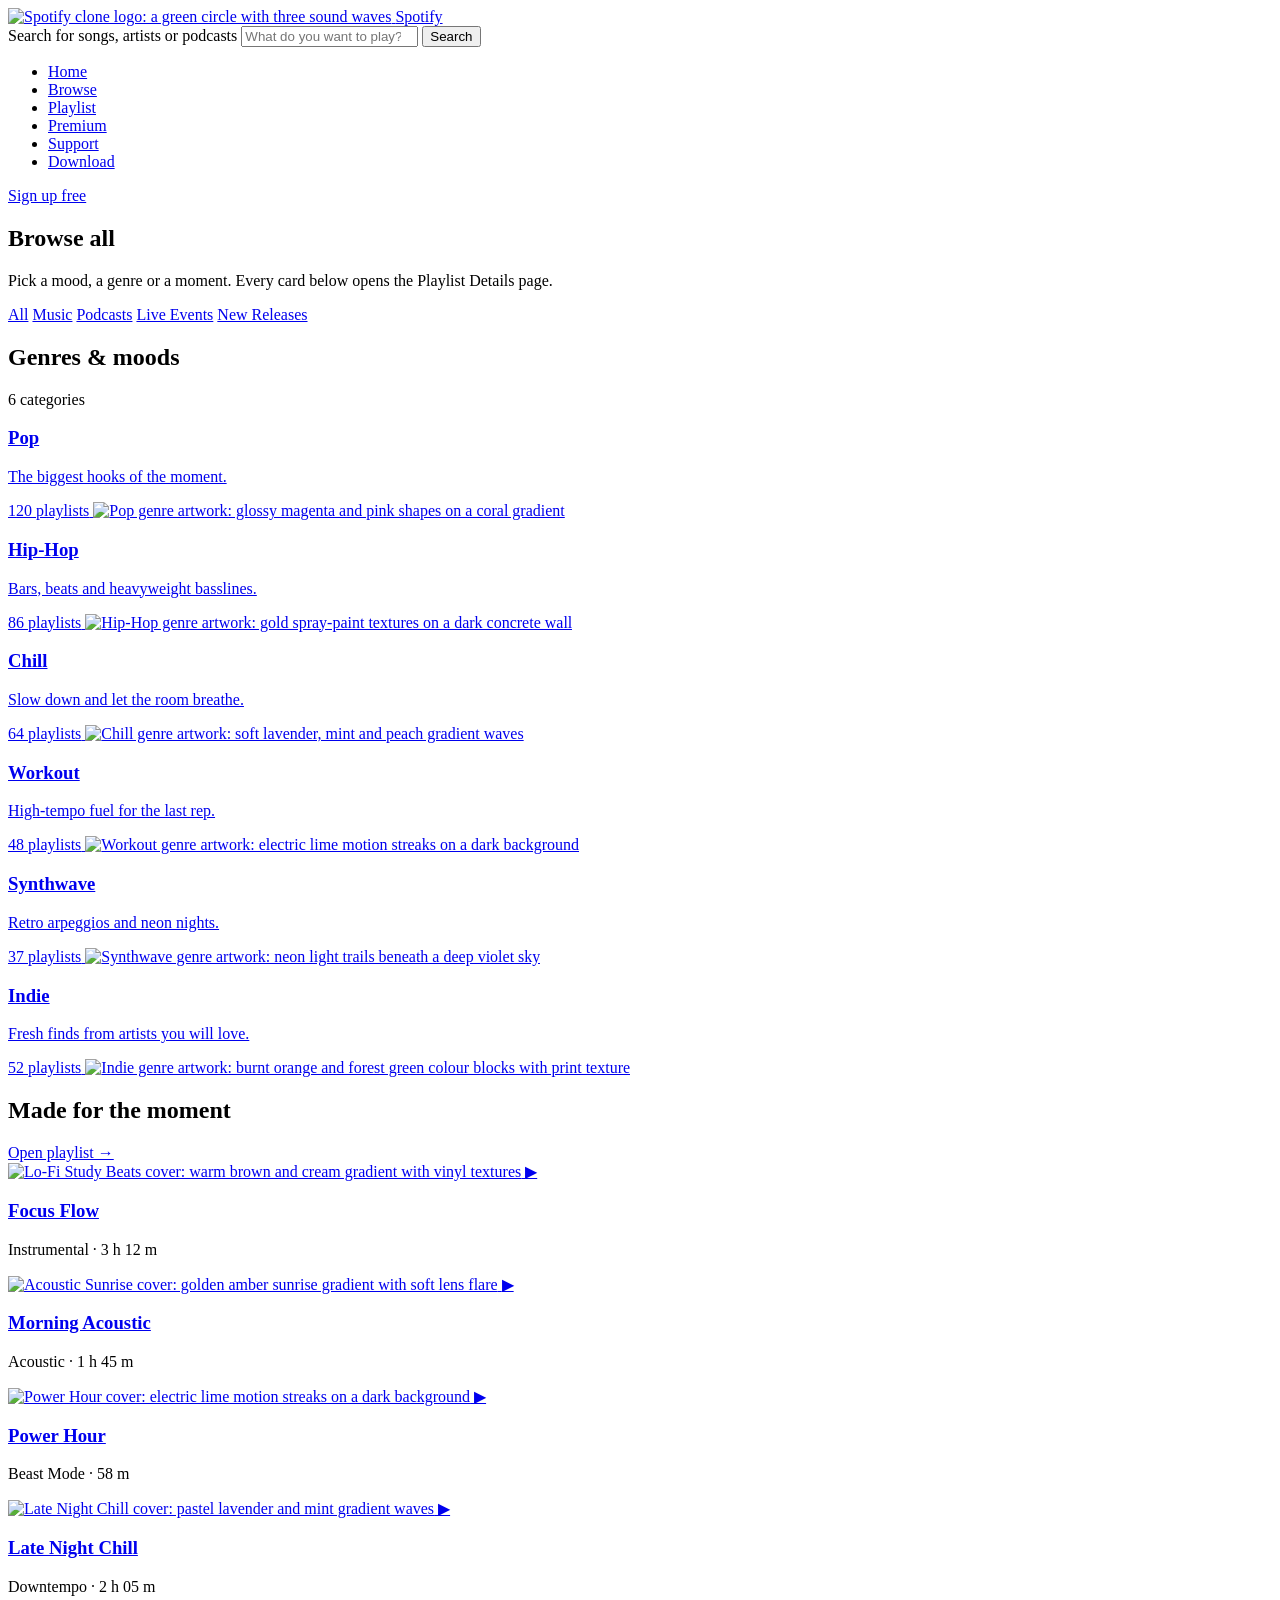
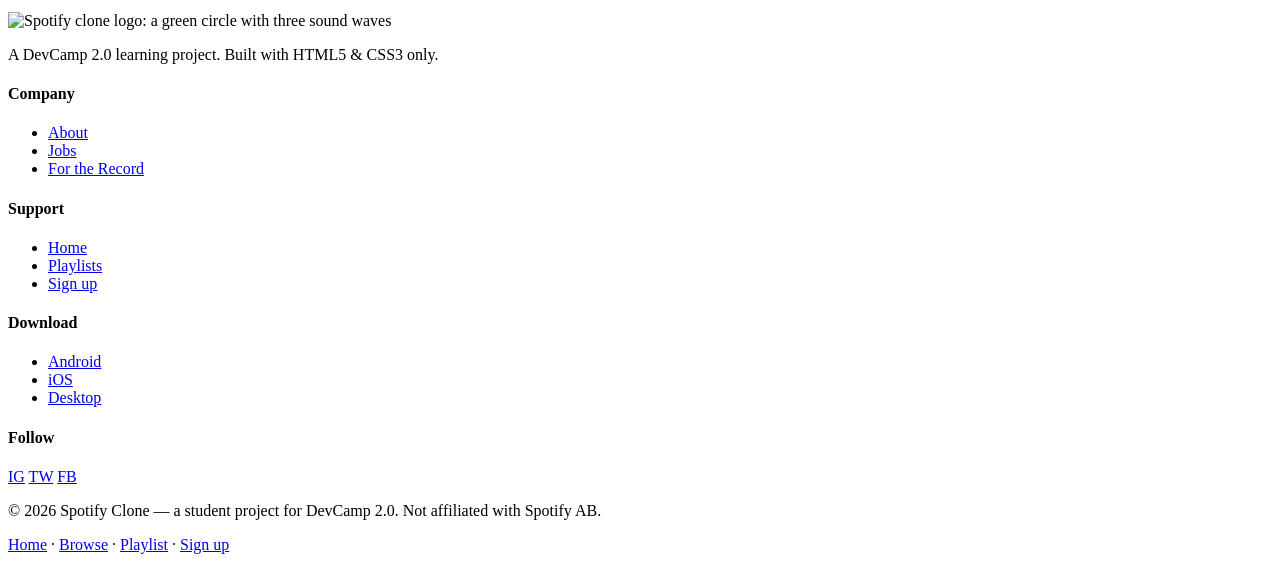
==== browse.html @ f61fb5ea "Add files via upload" ====
<!DOCTYPE html>
<html lang="en">
<head>
  <meta charset="UTF-8">
  <meta name="viewport" content="width=device-width, initial-scale=1.0">
  <meta name="description" content="Browse all genres on the DevCamp 2.0 Spotify clone — Pop, Hip-Hop, Chill, Workout and more.">
  <title>Spotify Clone | Browse</title>
  <link rel="icon" href="images/logo.svg" type="image/svg+xml">
  <link rel="stylesheet" href="css/style.css">
</head>
<body>

  <!-- ============================================================
       HEADER / NAVBAR — identical markup on every page
       ============================================================ -->
  <header id="site-header">
    <nav class="navbar" aria-label="Main navigation">

      <a class="brand" href="index.html">
        <img src="images/logo.svg" alt="Spotify clone logo: a green circle with three sound waves">
        <span>Spotify</span>
      </a>

      <form class="nav-search" action="#" method="get" role="search">
        <label class="visually-hidden" for="site-search">Search for songs, artists or podcasts</label>
        <input type="search" id="site-search" name="q" placeholder="What do you want to play?" required>
        <button type="submit" aria-label="Search">Search</button>
      </form>

      <ul class="nav-links">
        <li><a href="index.html">Home</a></li>
        <li><a href="browse.html" class="active">Browse</a></li>
        <li><a href="playlist.html">Playlist</a></li>
        <li><a href="#premium">Premium</a></li>
        <li><a href="#support">Support</a></li>
        <li><a href="#download">Download</a></li>
      </ul>

      <div class="nav-actions">
        <a class="btn btn-ghost" href="signup.html">Sign up free</a>
      </div>

    </nav>
  </header>

  <main>
    <div class="container">

      <!-- ---------- PAGE HEADING ---------- -->
      <section class="page-heading" aria-labelledby="browse-heading">
        <!-- ID selector target (unique to this page) -->
        <h1 id="browse-heading">Browse all</h1>
        <p>Pick a mood, a genre or a moment. Every card below opens the Playlist Details page.</p>

        <!-- Filter chips (visual only — pure CSS) -->
        <nav class="filter-row" aria-label="Genre filters">
          <a class="filter-chip active" href="#genres">All</a>
          <a class="filter-chip" href="#genres">Music</a>
          <a class="filter-chip" href="#genres">Podcasts</a>
          <a class="filter-chip" href="#genres">Live Events</a>
          <a class="filter-chip" href="#genres">New Releases</a>
        </nav>
      </section>

      <!-- ---------- GENRE CARD GRID (Flexbox) ---------- -->
      <section id="genres" aria-labelledby="genres-heading">
        <div class="section-heading">
          <h2 id="genres-heading">Genres &amp; moods</h2>
          <span class="section-note">6 categories</span>
        </div>

        <!-- .genre-grid is a wrapping flex container: each card is an <a> -->
        <div class="genre-grid">

          <a class="genre-card bg-red" href="playlist.html">
            <h3>Pop</h3>
            <p>The biggest hooks of the moment.</p>
            <span class="genre-count">120 playlists</span>
            <img src="images/cover-pop.jpg"
                 alt="Pop genre artwork: glossy magenta and pink shapes on a coral gradient">
          </a>

          <a class="genre-card bg-amber" href="playlist.html">
            <h3>Hip-Hop</h3>
            <p>Bars, beats and heavyweight basslines.</p>
            <span class="genre-count">86 playlists</span>
            <img src="images/cover-hiphop.jpg"
                 alt="Hip-Hop genre artwork: gold spray-paint textures on a dark concrete wall">
          </a>

          <a class="genre-card bg-blue" href="playlist.html">
            <h3>Chill</h3>
            <p>Slow down and let the room breathe.</p>
            <span class="genre-count">64 playlists</span>
            <img src="images/cover-chill.jpg"
                 alt="Chill genre artwork: soft lavender, mint and peach gradient waves">
          </a>

          <a class="genre-card bg-green" href="playlist.html">
            <h3>Workout</h3>
            <p>High-tempo fuel for the last rep.</p>
            <span class="genre-count">48 playlists</span>
            <img src="images/cover-workout.jpg"
                 alt="Workout genre artwork: electric lime motion streaks on a dark background">
          </a>

          <a class="genre-card bg-purple" href="playlist.html">
            <h3>Synthwave</h3>
            <p>Retro arpeggios and neon nights.</p>
            <span class="genre-count">37 playlists</span>
            <img src="images/cover-midnight.jpg"
                 alt="Synthwave genre artwork: neon light trails beneath a deep violet sky">
          </a>

          <a class="genre-card bg-teal" href="playlist.html">
            <h3>Indie</h3>
            <p>Fresh finds from artists you will love.</p>
            <span class="genre-count">52 playlists</span>
            <img src="images/cover-indie.jpg"
                 alt="Indie genre artwork: burnt orange and forest green colour blocks with print texture">
          </a>

        </div>
      </section>

      <!-- ---------- SECOND ROW: mood playlists ---------- -->
      <section aria-labelledby="moods-heading">
        <div class="section-heading">
          <h2 id="moods-heading">Made for the moment</h2>
          <a class="section-note" href="playlist.html">Open playlist &rarr;</a>
        </div>

        <div class="cards-row">
          <article class="card">
            <a href="playlist.html">
              <div class="card-cover">
                <img src="images/cover-lofi.jpg"
                     alt="Lo-Fi Study Beats cover: warm brown and cream gradient with vinyl textures">
                <span class="card-play" aria-hidden="true">&#9654;</span>
              </div>
            </a>
            <h3 class="card-title"><a href="playlist.html">Focus Flow</a></h3>
            <p class="card-meta">Instrumental &middot; 3 h 12 m</p>
          </article>

          <article class="card">
            <a href="playlist.html">
              <div class="card-cover">
                <img src="images/cover-acoustic.jpg"
                     alt="Acoustic Sunrise cover: golden amber sunrise gradient with soft lens flare">
                <span class="card-play" aria-hidden="true">&#9654;</span>
              </div>
            </a>
            <h3 class="card-title"><a href="playlist.html">Morning Acoustic</a></h3>
            <p class="card-meta">Acoustic &middot; 1 h 45 m</p>
          </article>

          <article class="card">
            <a href="playlist.html">
              <div class="card-cover">
                <img src="images/cover-workout.jpg"
                     alt="Power Hour cover: electric lime motion streaks on a dark background">
                <span class="card-play" aria-hidden="true">&#9654;</span>
              </div>
            </a>
            <h3 class="card-title"><a href="playlist.html">Power Hour</a></h3>
            <p class="card-meta">Beast Mode &middot; 58 m</p>
          </article>

          <article class="card">
            <a href="playlist.html">
              <div class="card-cover">
                <img src="images/cover-chill.jpg"
                     alt="Late Night Chill cover: pastel lavender and mint gradient waves">
                <span class="card-play" aria-hidden="true">&#9654;</span>
              </div>
            </a>
            <h3 class="card-title"><a href="playlist.html">Late Night Chill</a></h3>
            <p class="card-meta">Downtempo &middot; 2 h 05 m</p>
          </article>
        </div>
      </section>

    </div>
  </main>

  <!-- ============================================================
       FOOTER
       ============================================================ -->
  <footer id="site-footer">
    <div class="footer-inner">

      <div class="footer-brand">
        <img src="images/logo.svg" alt="Spotify clone logo: a green circle with three sound waves">
        <p>A DevCamp 2.0 learning project. Built with HTML5 &amp; CSS3 only.</p>
      </div>

      <div class="footer-column" id="premium">
        <h4>Company</h4>
        <ul>
          <li><a href="#">About</a></li>
          <li><a href="#">Jobs</a></li>
          <li><a href="#">For the Record</a></li>
        </ul>
      </div>

      <div class="footer-column" id="support">
        <h4>Support</h4>
        <ul>
          <li><a href="index.html">Home</a></li>
          <li><a href="playlist.html">Playlists</a></li>
          <li><a href="signup.html">Sign up</a></li>
        </ul>
      </div>

      <div class="footer-column" id="download">
        <h4>Download</h4>
        <ul>
          <li><a href="#">Android</a></li>
          <li><a href="#">iOS</a></li>
          <li><a href="#">Desktop</a></li>
        </ul>
      </div>

      <div class="footer-column">
        <h4>Follow</h4>
        <div class="footer-social">
          <a href="#" aria-label="Instagram">IG</a>
          <a href="#" aria-label="Twitter">TW</a>
          <a href="#" aria-label="Facebook">FB</a>
        </div>
      </div>

    </div>

    <div class="footer-bottom">
      <p>&copy; 2026 Spotify Clone &mdash; a student project for DevCamp 2.0. Not affiliated with Spotify AB.</p>
      <p><a href="index.html">Home</a> &middot; <a href="browse.html">Browse</a> &middot; <a href="playlist.html">Playlist</a> &middot; <a href="signup.html">Sign up</a></p>
    </div>
  </footer>

</body>
</html>
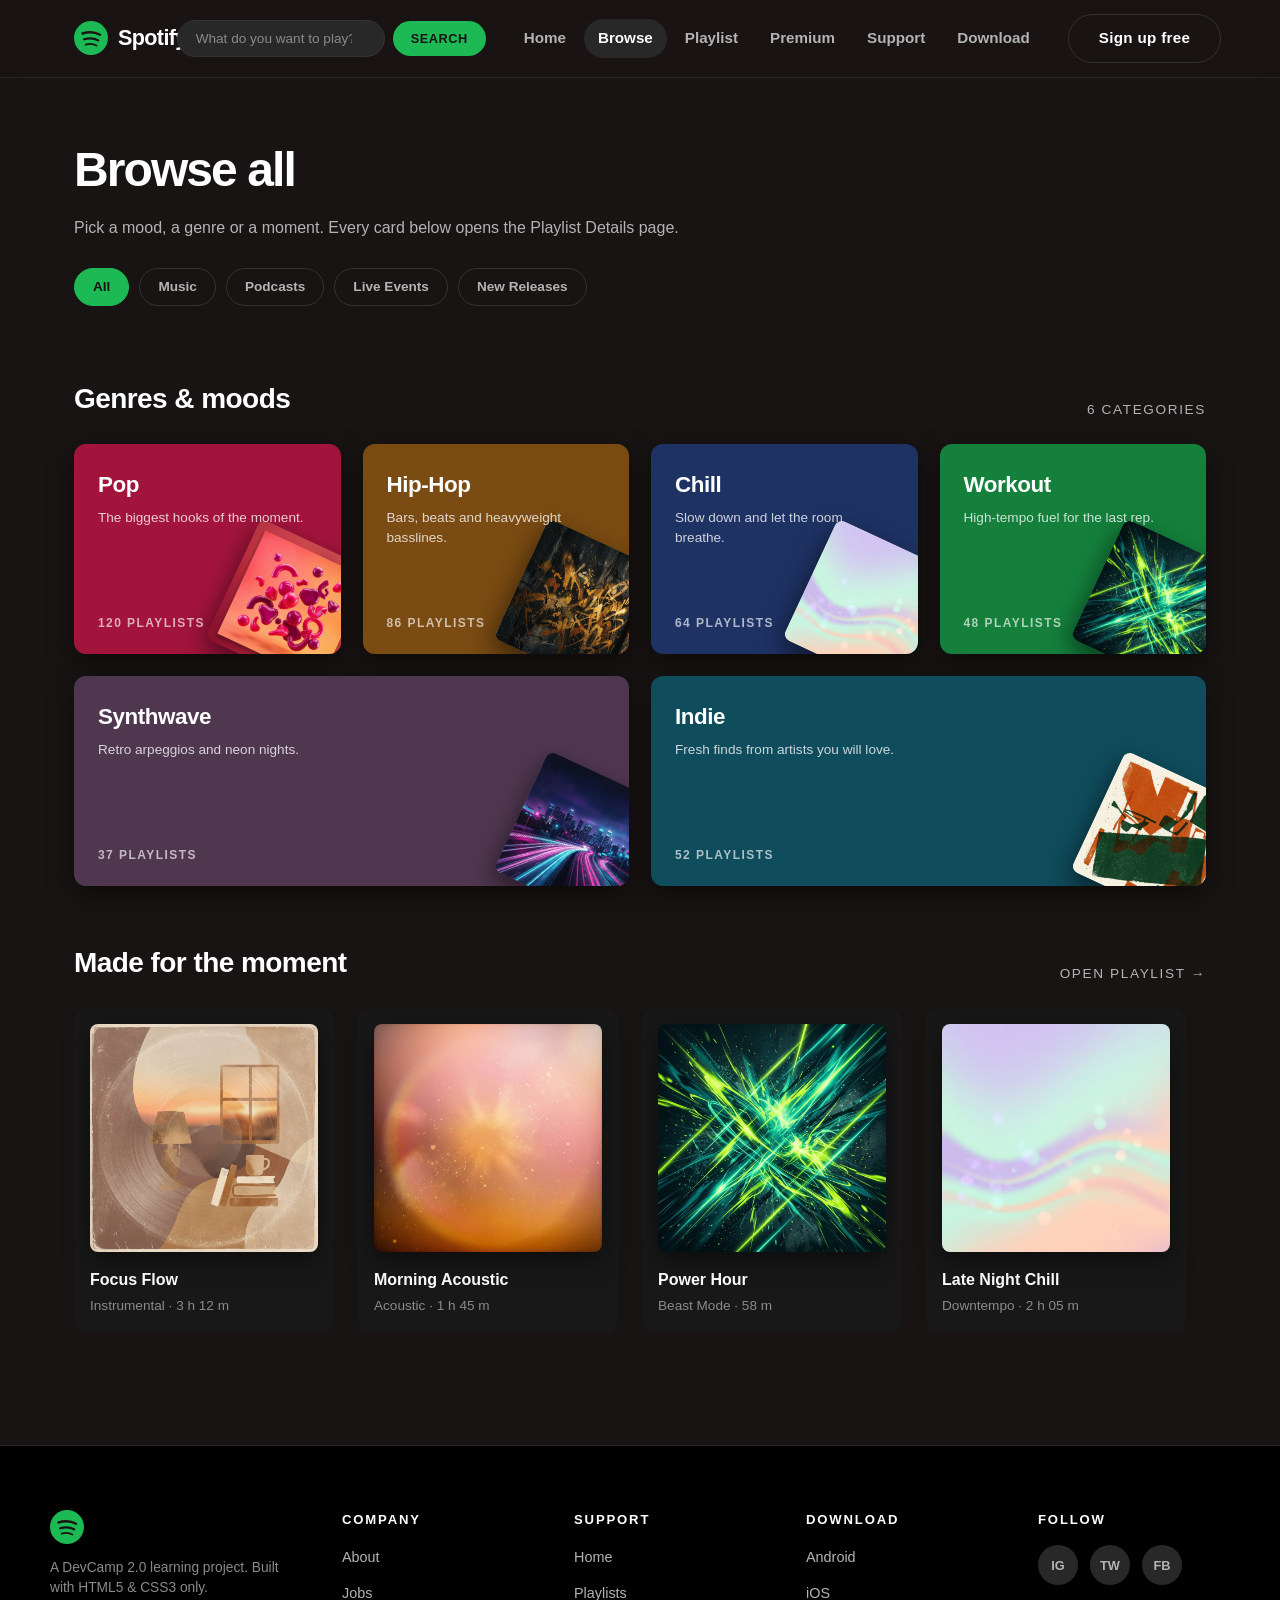
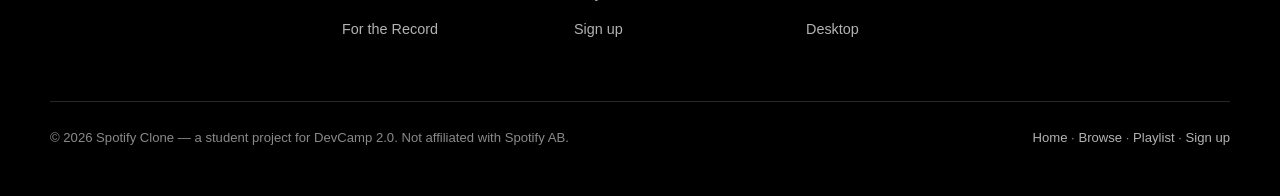
==== commit b8868261: "Update file paths in browse.html for consistency" ====
--- a/browse.html
+++ b/browse.html
@@ -1,3 +1,4 @@
+
 <!DOCTYPE html>
 <html lang="en">
 <head>
@@ -5,19 +6,15 @@
   <meta name="viewport" content="width=device-width, initial-scale=1.0">
   <meta name="description" content="Browse all genres on the DevCamp 2.0 Spotify clone — Pop, Hip-Hop, Chill, Workout and more.">
   <title>Spotify Clone | Browse</title>
-  <link rel="icon" href="images/logo.svg" type="image/svg+xml">
-  <link rel="stylesheet" href="css/style.css">
+  <link rel="icon" href="./logo.svg" type="image/svg+xml">
+  <link rel="stylesheet" href="./style.css">
 </head>
 <body>
 
-  <!-- ============================================================
-       HEADER / NAVBAR — identical markup on every page
-       ============================================================ -->
   <header id="site-header">
     <nav class="navbar" aria-label="Main navigation">
-
-      <a class="brand" href="index.html">
-        <img src="images/logo.svg" alt="Spotify clone logo: a green circle with three sound waves">
+      <a class="brand" href="./index.html">
+        <img src="./logo.svg" alt="Spotify clone logo">
         <span>Spotify</span>
       </a>
 
@@ -28,31 +25,26 @@
       </form>
 
       <ul class="nav-links">
-        <li><a href="index.html">Home</a></li>
-        <li><a href="browse.html" class="active">Browse</a></li>
-        <li><a href="playlist.html">Playlist</a></li>
-        <li><a href="#premium">Premium</a></li>
-        <li><a href="#support">Support</a></li>
-        <li><a href="#download">Download</a></li>
+        <li><a href="./index.html">Home</a></li>
+        <li><a href="./browse.html" class="active">Browse</a></li>
+        <li><a href="./playlist.html">Playlist</a></li>
+        <li><a href="./index.html#premium">Premium</a></li>
+        <li><a href="./index.html#support">Support</a></li>
+        <li><a href="./index.html#download">Download</a></li>
       </ul>
 
       <div class="nav-actions">
-        <a class="btn btn-ghost" href="signup.html">Sign up free</a>
-      </div>
-
+        <a class="btn btn-ghost" href="./signup.html">Sign up free</a>
+      </div>
     </nav>
   </header>
 
   <main>
     <div class="container">
-
-      <!-- ---------- PAGE HEADING ---------- -->
       <section class="page-heading" aria-labelledby="browse-heading">
-        <!-- ID selector target (unique to this page) -->
         <h1 id="browse-heading">Browse all</h1>
         <p>Pick a mood, a genre or a moment. Every card below opens the Playlist Details page.</p>
 
-        <!-- Filter chips (visual only — pure CSS) -->
         <nav class="filter-row" aria-label="Genre filters">
           <a class="filter-chip active" href="#genres">All</a>
           <a class="filter-chip" href="#genres">Music</a>
@@ -62,136 +54,116 @@
         </nav>
       </section>
 
-      <!-- ---------- GENRE CARD GRID (Flexbox) ---------- -->
       <section id="genres" aria-labelledby="genres-heading">
         <div class="section-heading">
           <h2 id="genres-heading">Genres &amp; moods</h2>
           <span class="section-note">6 categories</span>
         </div>
 
-        <!-- .genre-grid is a wrapping flex container: each card is an <a> -->
         <div class="genre-grid">
-
-          <a class="genre-card bg-red" href="playlist.html">
+          <a class="genre-card bg-red" href="./playlist.html">
             <h3>Pop</h3>
             <p>The biggest hooks of the moment.</p>
             <span class="genre-count">120 playlists</span>
-            <img src="images/cover-pop.jpg"
-                 alt="Pop genre artwork: glossy magenta and pink shapes on a coral gradient">
-          </a>
-
-          <a class="genre-card bg-amber" href="playlist.html">
+            <img src="./cover-pop.jpg" alt="Pop genre artwork">
+          </a>
+
+          <a class="genre-card bg-amber" href="./playlist.html">
             <h3>Hip-Hop</h3>
             <p>Bars, beats and heavyweight basslines.</p>
             <span class="genre-count">86 playlists</span>
-            <img src="images/cover-hiphop.jpg"
-                 alt="Hip-Hop genre artwork: gold spray-paint textures on a dark concrete wall">
-          </a>
-
-          <a class="genre-card bg-blue" href="playlist.html">
+            <img src="./cover-hiphop.jpg" alt="Hip-Hop genre artwork">
+          </a>
+
+          <a class="genre-card bg-blue" href="./playlist.html">
             <h3>Chill</h3>
             <p>Slow down and let the room breathe.</p>
             <span class="genre-count">64 playlists</span>
-            <img src="images/cover-chill.jpg"
-                 alt="Chill genre artwork: soft lavender, mint and peach gradient waves">
-          </a>
-
-          <a class="genre-card bg-green" href="playlist.html">
+            <img src="./cover-chill.jpg" alt="Chill genre artwork">
+          </a>
+
+          <a class="genre-card bg-green" href="./playlist.html">
             <h3>Workout</h3>
             <p>High-tempo fuel for the last rep.</p>
             <span class="genre-count">48 playlists</span>
-            <img src="images/cover-workout.jpg"
-                 alt="Workout genre artwork: electric lime motion streaks on a dark background">
-          </a>
-
-          <a class="genre-card bg-purple" href="playlist.html">
+            <img src="./cover-workout.jpg" alt="Workout genre artwork">
+          </a>
+
+          <a class="genre-card bg-purple" href="./playlist.html">
             <h3>Synthwave</h3>
             <p>Retro arpeggios and neon nights.</p>
             <span class="genre-count">37 playlists</span>
-            <img src="images/cover-midnight.jpg"
-                 alt="Synthwave genre artwork: neon light trails beneath a deep violet sky">
-          </a>
-
-          <a class="genre-card bg-teal" href="playlist.html">
+            <img src="./cover-midnight.jpg" alt="Synthwave genre artwork">
+          </a>
+
+          <a class="genre-card bg-teal" href="./playlist.html">
             <h3>Indie</h3>
             <p>Fresh finds from artists you will love.</p>
             <span class="genre-count">52 playlists</span>
-            <img src="images/cover-indie.jpg"
-                 alt="Indie genre artwork: burnt orange and forest green colour blocks with print texture">
-          </a>
-
+            <img src="./cover-indie.jpg" alt="Indie genre artwork">
+          </a>
         </div>
       </section>
 
-      <!-- ---------- SECOND ROW: mood playlists ---------- -->
       <section aria-labelledby="moods-heading">
         <div class="section-heading">
           <h2 id="moods-heading">Made for the moment</h2>
-          <a class="section-note" href="playlist.html">Open playlist &rarr;</a>
+          <a class="section-note" href="./playlist.html">Open playlist &rarr;</a>
         </div>
 
         <div class="cards-row">
           <article class="card">
-            <a href="playlist.html">
-              <div class="card-cover">
-                <img src="images/cover-lofi.jpg"
-                     alt="Lo-Fi Study Beats cover: warm brown and cream gradient with vinyl textures">
-                <span class="card-play" aria-hidden="true">&#9654;</span>
-              </div>
-            </a>
-            <h3 class="card-title"><a href="playlist.html">Focus Flow</a></h3>
+            <a href="./playlist.html">
+              <div class="card-cover">
+                <img src="./cover-lofi.jpg" alt="Lo-Fi Study Beats cover">
+                <span class="card-play" aria-hidden="true">&#9654;</span>
+              </div>
+            </a>
+            <h3 class="card-title"><a href="./playlist.html">Focus Flow</a></h3>
             <p class="card-meta">Instrumental &middot; 3 h 12 m</p>
           </article>
 
           <article class="card">
-            <a href="playlist.html">
-              <div class="card-cover">
-                <img src="images/cover-acoustic.jpg"
-                     alt="Acoustic Sunrise cover: golden amber sunrise gradient with soft lens flare">
-                <span class="card-play" aria-hidden="true">&#9654;</span>
-              </div>
-            </a>
-            <h3 class="card-title"><a href="playlist.html">Morning Acoustic</a></h3>
+            <a href="./playlist.html">
+              <div class="card-cover">
+                <img src="./cover-acoustic.jpg" alt="Acoustic Sunrise cover">
+                <span class="card-play" aria-hidden="true">&#9654;</span>
+              </div>
+            </a>
+            <h3 class="card-title"><a href="./playlist.html">Morning Acoustic</a></h3>
             <p class="card-meta">Acoustic &middot; 1 h 45 m</p>
           </article>
 
           <article class="card">
-            <a href="playlist.html">
-              <div class="card-cover">
-                <img src="images/cover-workout.jpg"
-                     alt="Power Hour cover: electric lime motion streaks on a dark background">
-                <span class="card-play" aria-hidden="true">&#9654;</span>
-              </div>
-            </a>
-            <h3 class="card-title"><a href="playlist.html">Power Hour</a></h3>
+            <a href="./playlist.html">
+              <div class="card-cover">
+                <img src="./cover-workout.jpg" alt="Power Hour cover">
+                <span class="card-play" aria-hidden="true">&#9654;</span>
+              </div>
+            </a>
+            <h3 class="card-title"><a href="./playlist.html">Power Hour</a></h3>
             <p class="card-meta">Beast Mode &middot; 58 m</p>
           </article>
 
           <article class="card">
-            <a href="playlist.html">
-              <div class="card-cover">
-                <img src="images/cover-chill.jpg"
-                     alt="Late Night Chill cover: pastel lavender and mint gradient waves">
-                <span class="card-play" aria-hidden="true">&#9654;</span>
-              </div>
-            </a>
-            <h3 class="card-title"><a href="playlist.html">Late Night Chill</a></h3>
+            <a href="./playlist.html">
+              <div class="card-cover">
+                <img src="./cover-chill.jpg" alt="Late Night Chill cover">
+                <span class="card-play" aria-hidden="true">&#9654;</span>
+              </div>
+            </a>
+            <h3 class="card-title"><a href="./playlist.html">Late Night Chill</a></h3>
             <p class="card-meta">Downtempo &middot; 2 h 05 m</p>
           </article>
         </div>
       </section>
-
     </div>
   </main>
 
-  <!-- ============================================================
-       FOOTER
-       ============================================================ -->
   <footer id="site-footer">
     <div class="footer-inner">
-
       <div class="footer-brand">
-        <img src="images/logo.svg" alt="Spotify clone logo: a green circle with three sound waves">
+        <img src="./logo.svg" alt="Spotify clone logo">
         <p>A DevCamp 2.0 learning project. Built with HTML5 &amp; CSS3 only.</p>
       </div>
 
@@ -207,9 +179,9 @@
       <div class="footer-column" id="support">
         <h4>Support</h4>
         <ul>
-          <li><a href="index.html">Home</a></li>
-          <li><a href="playlist.html">Playlists</a></li>
-          <li><a href="signup.html">Sign up</a></li>
+          <li><a href="./index.html">Home</a></li>
+          <li><a href="./playlist.html">Playlists</a></li>
+          <li><a href="./signup.html">Sign up</a></li>
         </ul>
       </div>
 
@@ -230,12 +202,16 @@
           <a href="#" aria-label="Facebook">FB</a>
         </div>
       </div>
-
     </div>
 
     <div class="footer-bottom">
       <p>&copy; 2026 Spotify Clone &mdash; a student project for DevCamp 2.0. Not affiliated with Spotify AB.</p>
-      <p><a href="index.html">Home</a> &middot; <a href="browse.html">Browse</a> &middot; <a href="playlist.html">Playlist</a> &middot; <a href="signup.html">Sign up</a></p>
+      <p>
+        <a href="./index.html">Home</a> &middot;
+        <a href="./browse.html">Browse</a> &middot;
+        <a href="./playlist.html">Playlist</a> &middot;
+        <a href="./signup.html">Sign up</a>
+      </p>
     </div>
   </footer>
 
--- a/style.css
+++ b/style.css
@@ -0,0 +1,1276 @@
+/* ==========================================================================
+   Spotify Clone — DevCamp 2.0 / Task 1
+   Single external stylesheet shared by all 4 pages (no inline / internal CSS).
+
+   CONTENTS
+   1.  Design tokens (:root variables) — consistent palette
+   2.  Reset + base typography
+   3.  Reusable layout helpers (.container, .section-heading)
+   4.  Navbar                     -> Flexbox #1  (semantic <header>/<nav>)
+   5.  Buttons  (+ hover effect)
+   6.  Home page: hero, cards row -> Flexbox #2, artist list, stats strip
+   7.  Browse page: genre grid    -> Flexbox #3
+   8.  Playlist page: hero, track table, play button, about list
+   9.  Sign up page: <form>, inputs, checkbox
+   10. Footer                     -> Flexbox #4
+   11. Responsive breakpoints
+   12. Accessibility helpers
+   ========================================================================== */
+
+
+/* ==========================================================================
+   1. DESIGN TOKENS
+   One palette, reused everywhere: green #1DB954 + black #191414 (as required).
+   ========================================================================== */
+:root {
+  --green:        #1DB954;   /* required brand green        */
+  --green-bright: #1ed760;   /* hover tint                  */
+  --green-deep:   #10883c;
+  --black:        #191414;   /* required brand black        */
+  --black-pure:   #000000;
+  --surface:      #181818;
+  --surface-2:    #282828;
+  --surface-3:    #333333;
+  --text:         #ffffff;
+  --text-muted:   #b3b3b3;
+  --text-faint:   #8a8a8a;
+
+  --radius-sm:  4px;
+  --radius-md:  8px;
+  --radius-lg:  12px;
+  --radius-xl:  24px;
+  --radius-pill: 500px;
+
+  --shadow-card: 0 8px 24px rgba(0, 0, 0, 0.5);
+  --shadow-lift: 0 14px 34px rgba(0, 0, 0, 0.65);
+
+  --font: "Circular", "Helvetica Neue", -apple-system, BlinkMacSystemFont,
+          "Segoe UI", Roboto, Ubuntu, sans-serif;
+}
+
+/* ==========================================================================
+   2. RESET + BASE
+   ========================================================================== */
+*,
+*::before,
+*::after {
+  box-sizing: border-box;      /* predictable box model everywhere */
+}
+
+html {
+  scroll-behavior: smooth;
+}
+
+body {
+  margin: 0;                   /* kill default 8px body margin */
+  padding: 0;
+  background-color: var(--black);
+  color: var(--text);
+  font-family: var(--font);
+  font-size: 16px;
+  line-height: 1.5;
+  -webkit-font-smoothing: antialiased;
+}
+
+img {
+  display: block;
+  max-width: 100%;
+}
+
+a {
+  color: inherit;
+  text-decoration: none;
+}
+
+ul {
+  margin: 0;
+  padding: 0;
+  list-style: none;
+}
+
+h1, h2, h3, h4, p {
+  margin: 0;
+}
+
+/* ==========================================================================
+   3. LAYOUT HELPERS
+   ========================================================================== */
+.container {
+  width: 100%;
+  max-width: 1180px;
+  margin: 0 auto;              /* box model: horizontal centering */
+  padding: 0 24px;             /* box model: gutter */
+}
+
+main {
+  display: block;
+  min-height: 60vh;
+  padding-bottom: 72px;
+}
+
+.section-heading {
+  display: flex;
+  align-items: flex-end;
+  justify-content: space-between;
+  gap: 16px;
+  margin: 56px 0 24px;         /* box model: breathing room above/below */
+}
+
+.section-heading h2 {
+  font-size: 1.75rem;
+  letter-spacing: -0.02em;
+}
+
+.section-heading .section-note {
+  display: inline-block;
+  color: var(--text-muted);
+  font-size: 0.85rem;
+  text-transform: uppercase;
+  letter-spacing: 0.12em;
+}
+
+/* ==========================================================================
+   4. NAVBAR  —  Flexbox #1
+   <header id="site-header"> wraps <nav class="navbar">
+   ========================================================================== */
+#site-header {
+  position: sticky;
+  top: 0;
+  z-index: 50;
+  background-color: rgba(25, 20, 20, 0.92);
+  border-bottom: 1px solid var(--surface-2);
+  backdrop-filter: blur(10px);
+}
+
+.navbar {
+  display: flex;               /* FLEXBOX #1 */
+  align-items: center;
+  justify-content: space-between;
+  gap: 24px;
+  max-width: 1180px;
+  margin: 0 auto;
+  padding: 14px 24px;          /* box model: navbar height comes from padding */
+}
+
+.brand {
+  display: flex;
+  align-items: center;
+  gap: 10px;
+  font-size: 1.35rem;
+  font-weight: 800;
+  letter-spacing: -0.03em;
+}
+
+.brand img {
+  width: 34px;
+  height: 34px;
+}
+
+.nav-links {
+  display: flex;               /* nested flex: the menu row */
+  align-items: center;
+  gap: 4px;
+}
+
+.nav-links a {
+  display: inline-block;
+  padding: 8px 14px;           /* box model: link hit-area */
+  border-radius: var(--radius-pill);
+  color: var(--text-muted);
+  font-size: 0.95rem;
+  font-weight: 600;
+  transition: color 0.2s ease, background-color 0.2s ease;
+}
+
+/* BONUS: hover effect on links */
+.nav-links a:hover {
+  color: var(--text);
+  background-color: var(--surface-2);
+}
+
+/* Shared "current page" class, reused on every page's navbar */
+.nav-links a.active {
+  color: var(--text);
+  background-color: var(--surface-2);
+}
+
+/* Search box inside the navbar — <form> + <input> present on every page */
+.nav-search {
+  display: flex;               /* flex: input stretches, button sits beside it */
+  align-items: center;
+  gap: 8px;
+  flex: 1 1 240px;
+  max-width: 340px;
+}
+
+.nav-search input {
+  flex: 1 1 auto;
+  min-width: 0;
+  padding: 10px 18px;          /* box model: comfortable search field */
+  border: 1px solid var(--surface-3);
+  border-radius: var(--radius-pill);
+  background-color: var(--surface-2);
+  color: var(--text);
+  font-family: inherit;
+  font-size: 0.85rem;
+  transition: border-color 0.2s ease, box-shadow 0.2s ease;
+}
+
+.nav-search input::placeholder {
+  color: var(--text-faint);
+}
+
+.nav-search input:focus {
+  outline: none;
+  border-color: var(--green);
+  box-shadow: 0 0 0 3px rgba(29, 185, 84, 0.18);
+}
+
+.nav-search button {
+  padding: 10px 18px;
+  border: 0;
+  border-radius: var(--radius-pill);
+  background-color: var(--green);
+  color: var(--black);
+  font-family: inherit;
+  font-size: 0.8rem;
+  font-weight: 800;
+  letter-spacing: 0.04em;
+  text-transform: uppercase;
+  cursor: pointer;
+  transition: background-color 0.2s ease, transform 0.18s ease;
+}
+
+/* BONUS: hover effect on the search button */
+.nav-search button:hover {
+  background-color: var(--green-bright);
+  transform: scale(1.04);
+}
+
+.nav-actions {
+  display: flex;
+  align-items: center;
+  gap: 12px;
+}
+
+/* ==========================================================================
+   5. BUTTONS
+   ========================================================================== */
+.btn {
+  display: inline-block;
+  padding: 12px 30px;          /* box model: pill button sizing */
+  border: 0;
+  border-radius: var(--radius-pill);
+  font-family: inherit;
+  font-size: 0.95rem;
+  font-weight: 700;
+  letter-spacing: 0.02em;
+  text-align: center;
+  white-space: nowrap;         /* keeps "Sign up free" on a single line */
+  cursor: pointer;
+  transition: transform 0.15s ease, background-color 0.2s ease,
+              color 0.2s ease, box-shadow 0.2s ease;
+}
+
+.btn-primary {
+  background-color: var(--green);
+  color: var(--black);
+}
+
+/* BONUS: hover effect on the main button */
+.btn-primary:hover {
+  background-color: var(--green-bright);
+  transform: scale(1.04);      /* subtle Spotify-style growth */
+  box-shadow: 0 6px 18px rgba(29, 185, 84, 0.35);
+}
+
+.btn-ghost {
+  background-color: transparent;
+  color: var(--text);
+  border: 1px solid var(--surface-3);
+}
+
+.btn-ghost:hover {
+  border-color: var(--text);
+  transform: scale(1.02);
+}
+
+/* ==========================================================================
+   6. HOME PAGE
+   ========================================================================== */
+
+/* --- Hero ---------------------------------------------------------------- */
+.hero {
+  position: relative;
+  overflow: hidden;
+  padding: 96px 24px 88px;     /* box model: hero padding drives its height */
+  text-align: center;
+  background:
+    radial-gradient(1000px 420px at 50% -10%, rgba(29, 185, 84, 0.28), transparent 70%),
+    linear-gradient(180deg, var(--surface) 0%, var(--black) 100%);
+}
+
+.hero-inner {
+  max-width: 760px;
+  margin: 0 auto;
+}
+
+/* ID selector — this one unique element (the home page headline) */
+#hero-heading {
+  font-size: clamp(2.4rem, 6vw, 4rem);
+  line-height: 1.06;
+  letter-spacing: -0.045em;
+  margin-bottom: 20px;
+}
+
+#hero-heading span {
+  color: var(--green);
+}
+
+.hero-subtext {
+  margin: 0 auto 36px;
+  max-width: 560px;
+  color: var(--text-muted);
+  font-size: clamp(1rem, 2.2vw, 1.15rem);
+}
+
+.hero-buttons {
+  display: flex;
+  flex-wrap: wrap;
+  justify-content: center;
+  gap: 14px;
+}
+
+.hero-badge {
+  display: inline-block;
+  margin-bottom: 22px;
+  padding: 6px 16px;
+  border: 1px solid var(--surface-3);
+  border-radius: var(--radius-pill);
+  color: var(--green);
+  font-size: 0.72rem;
+  font-weight: 700;
+  letter-spacing: 0.18em;
+  text-transform: uppercase;
+}
+
+/* --- Featured playlist cards  —  Flexbox #2 ------------------------------ */
+.cards-row {
+  display: flex;               /* FLEXBOX #2 */
+  flex-wrap: wrap;
+  gap: 24px;
+}
+
+.card {
+  flex: 1 1 200px;             /* grow / shrink / ideal width */
+  max-width: 260px;
+  padding: 16px;               /* box model: inner spacing */
+  border-radius: var(--radius-lg);
+  background-color: var(--surface);
+  transition: background-color 0.25s ease, transform 0.25s ease;
+}
+
+/* BONUS: hover effect on cards */
+.card:hover {
+  background-color: var(--surface-2);
+  transform: translateY(-6px);
+}
+
+.card-cover {
+  position: relative;
+  margin-bottom: 16px;         /* box model: gap between image and text */
+  border-radius: var(--radius-md);
+  overflow: hidden;
+  aspect-ratio: 1 / 1;
+  box-shadow: var(--shadow-card);
+}
+
+.card-cover img {
+  width: 100%;
+  height: 100%;
+  object-fit: cover;
+  transition: transform 0.35s ease;
+}
+
+.card:hover .card-cover img {
+  transform: scale(1.06);
+}
+
+/* Little green play chip that fades in on hover */
+.card-play {
+  position: absolute;
+  right: 12px;
+  bottom: 12px;
+  display: flex;
+  align-items: center;
+  justify-content: center;
+  width: 46px;
+  height: 46px;
+  border-radius: 50%;
+  background-color: var(--green);
+  color: var(--black);
+  font-size: 1rem;
+  opacity: 0;
+  transform: translateY(10px);
+  transition: opacity 0.25s ease, transform 0.25s ease;
+}
+
+.card:hover .card-play {
+  opacity: 1;
+  transform: translateY(0);
+}
+
+.card-title {
+  font-size: 1rem;
+  font-weight: 700;
+  margin-bottom: 4px;
+}
+
+.card-meta {
+  color: var(--text-faint);
+  font-size: 0.85rem;
+}
+
+.card-tag {
+  display: inline-block;
+  margin-top: 12px;
+  padding: 3px 10px;
+  border: 1px solid var(--surface-3);
+  border-radius: var(--radius-pill);
+  color: var(--text-muted);
+  font-size: 0.7rem;
+  font-weight: 700;
+  letter-spacing: 0.08em;
+  text-transform: uppercase;
+}
+
+/* --- Two-column block: list + stats -------------------------------------- */
+.home-columns {
+  display: flex;
+  flex-wrap: wrap;
+  gap: 32px;
+  margin-top: 72px;
+}
+
+.home-columns > .column {
+  flex: 1 1 320px;
+}
+
+.panel {
+  padding: 28px;               /* box model: card padding */
+  border-radius: var(--radius-lg);
+  background-color: var(--surface);
+  border: 1px solid var(--surface-2);
+  height: 100%;
+}
+
+.panel h3 {
+  font-size: 1.15rem;
+  margin-bottom: 18px;
+}
+
+.panel-text {
+  color: var(--text-muted);
+  font-size: 0.94rem;
+}
+
+/* Artist list — semantic <ul><li> */
+.artist-list li {
+  display: flex;
+  align-items: center;
+  justify-content: space-between;
+  padding: 12px 0;             /* box model: row rhythm */
+  border-bottom: 1px solid var(--surface-2);
+  color: var(--text-muted);
+  font-size: 0.95rem;
+}
+
+.artist-list li:last-child {
+  border-bottom: 0;
+}
+
+.artist-list .rank {
+  display: inline-block;
+  width: 28px;
+  color: var(--green);
+  font-weight: 700;
+}
+
+.artist-list .plays {
+  color: var(--text-faint);
+  font-size: 0.82rem;
+}
+
+/* Stats strip — small reusable flex row */
+.stats-strip {
+  display: flex;
+  flex-wrap: wrap;
+  gap: 12px;
+  margin-top: 20px;
+}
+
+.stat {
+  flex: 1 1 120px;
+  padding: 18px;
+  border-radius: var(--radius-md);
+  background-color: var(--surface-2);
+  text-align: center;
+}
+
+.stat strong {
+  display: block;
+  color: var(--green);
+  font-size: 1.5rem;
+  letter-spacing: -0.02em;
+}
+
+.stat span {
+  color: var(--text-faint);
+  font-size: 0.75rem;
+  text-transform: uppercase;
+  letter-spacing: 0.1em;
+}
+
+/* ==========================================================================
+   7. BROWSE PAGE  —  Flexbox #3 (genre cards)
+   ========================================================================== */
+.page-heading {
+  padding: 56px 0 8px;
+}
+
+#browse-heading {
+  font-size: clamp(2rem, 5vw, 3rem);
+  letter-spacing: -0.04em;
+}
+
+.page-heading p {
+  margin-top: 10px;
+  color: var(--text-muted);
+  max-width: 620px;
+}
+
+/* A filter row of pill tags */
+.filter-row {
+  display: flex;
+  flex-wrap: wrap;
+  gap: 10px;
+  margin: 28px 0 8px;
+}
+
+.filter-chip {
+  padding: 8px 18px;
+  border: 1px solid var(--surface-3);
+  border-radius: var(--radius-pill);
+  color: var(--text-muted);
+  font-size: 0.85rem;
+  font-weight: 600;
+  transition: background-color 0.2s ease, color 0.2s ease,
+              border-color 0.2s ease;
+}
+
+.filter-chip:hover {
+  border-color: var(--green);
+  color: var(--text);
+}
+
+.filter-chip.active {
+  background-color: var(--green);
+  border-color: var(--green);
+  color: var(--black);
+}
+
+.genre-grid {
+  display: flex;               /* FLEXBOX #3 */
+  flex-wrap: wrap;
+  gap: 22px;
+}
+
+/* Each genre card is an <a> that links to playlist.html */
+.genre-card {
+  position: relative;
+  flex: 1 1 240px;
+  min-height: 210px;
+  padding: 24px;               /* box model: inner spacing */
+  border-radius: var(--radius-lg);
+  overflow: hidden;
+  background-color: var(--surface-2);
+  box-shadow: var(--shadow-card);
+  transition: transform 0.25s ease, box-shadow 0.25s ease;
+}
+
+/* BONUS: hover effect on a link/card */
+.genre-card:hover {
+  transform: translateY(-6px) scale(1.015);
+  box-shadow: var(--shadow-lift);
+}
+
+.genre-card h3 {
+  position: relative;
+  z-index: 2;
+  font-size: 1.4rem;
+  letter-spacing: -0.02em;
+}
+
+.genre-card p {
+  position: relative;
+  z-index: 2;
+  margin-top: 6px;
+  color: rgba(255, 255, 255, 0.78);
+  font-size: 0.85rem;
+}
+
+.genre-card img {
+  position: absolute;
+  right: -18px;
+  bottom: -18px;
+  width: 132px;
+  height: 132px;
+  border-radius: var(--radius-md);
+  object-fit: cover;
+  transform: rotate(25deg);
+  box-shadow: 0 10px 24px rgba(0, 0, 0, 0.5);
+  transition: transform 0.3s ease;
+}
+
+.genre-card:hover img {
+  transform: rotate(18deg) scale(1.05);
+}
+
+.genre-card .genre-count {
+  position: absolute;
+  left: 24px;
+  bottom: 22px;
+  z-index: 2;
+  color: rgba(255, 255, 255, 0.65);
+  font-size: 0.75rem;
+  font-weight: 700;
+  letter-spacing: 0.12em;
+  text-transform: uppercase;
+}
+
+/* Colour variants reused as classes across the site */
+.bg-red    { background-color: #a3143c; }
+.bg-blue   { background-color: #1e3264; }
+.bg-purple { background-color: #503750; }
+.bg-teal   { background-color: #0f4c5c; }
+.bg-amber  { background-color: #7a4b12; }
+.bg-green  { background-color: #14803c; }
+
+/* ==========================================================================
+   8. PLAYLIST DETAILS PAGE
+   ========================================================================== */
+
+/* --- Playlist hero ------------------------------------------------------- */
+.playlist-hero {
+  display: flex;               /* FLEXBOX #4 */
+  flex-wrap: wrap;
+  align-items: flex-end;
+  gap: 32px;
+  padding: 56px 0 40px;
+  background:
+    radial-gradient(700px 320px at 12% 0%, rgba(29, 185, 84, 0.22), transparent 65%);
+}
+
+.playlist-cover {
+  width: 232px;
+  height: 232px;
+  border-radius: var(--radius-md);
+  object-fit: cover;
+  box-shadow: var(--shadow-lift);
+}
+
+.playlist-info {
+  flex: 1 1 320px;
+  min-width: 0;                /* lets long titles wrap instead of overflowing */
+}
+
+.playlist-kind {
+  color: var(--text-muted);
+  font-size: 0.75rem;
+  font-weight: 700;
+  letter-spacing: 0.16em;
+  text-transform: uppercase;
+}
+
+#playlist-title {
+  font-size: clamp(2rem, 5.5vw, 3.6rem);
+  line-height: 1.05;
+  letter-spacing: -0.045em;
+  margin: 14px 0 20px;
+}
+
+.playlist-description {
+  max-width: 620px;
+  color: var(--text-muted);
+  margin-bottom: 18px;
+}
+
+.playlist-stats {
+  display: flex;
+  flex-wrap: wrap;
+  align-items: center;
+  gap: 10px;
+  color: var(--text-faint);
+  font-size: 0.85rem;
+}
+
+.playlist-stats .dot {
+  color: var(--surface-3);
+}
+
+/* --- Action bar: big play button + icon buttons -------------------------- */
+.action-bar {
+  display: flex;
+  flex-wrap: wrap;
+  align-items: center;
+  gap: 22px;
+  padding: 26px 0 30px;        /* box model: separates hero from table */
+}
+
+.play-btn {
+  display: inline-flex;
+  align-items: center;
+  gap: 12px;
+  padding: 16px 40px;          /* box model: chunky CTA */
+  border: 0;
+  border-radius: var(--radius-pill);
+  background-color: var(--green);
+  color: var(--black);
+  font-family: inherit;
+  font-size: 1rem;
+  font-weight: 800;
+  letter-spacing: 0.06em;
+  text-transform: uppercase;
+  cursor: pointer;
+  box-shadow: 0 8px 24px rgba(29, 185, 84, 0.28);
+  transition: transform 0.18s ease, background-color 0.2s ease,
+              box-shadow 0.2s ease;
+}
+
+/* BONUS: hover effect on the Play button */
+.play-btn:hover {
+  background-color: var(--green-bright);
+  transform: scale(1.05);
+  box-shadow: 0 12px 32px rgba(29, 185, 84, 0.45);
+}
+
+.play-btn .play-triangle {
+  font-size: 0.85rem;
+}
+
+.icon-btn {
+  display: inline-flex;
+  align-items: center;
+  justify-content: center;
+  width: 44px;
+  height: 44px;
+  border: 1px solid var(--surface-3);
+  border-radius: 50%;
+  background: transparent;
+  color: var(--text-muted);
+  font-size: 1.1rem;
+  line-height: 1;
+  cursor: pointer;
+  transition: color 0.2s ease, border-color 0.2s ease, transform 0.2s ease;
+}
+
+.icon-btn:hover {
+  color: var(--text);
+  border-color: var(--text);
+  transform: scale(1.08);
+}
+
+.action-meta {
+  margin-left: auto;
+  color: var(--text-faint);
+  font-size: 0.82rem;
+  letter-spacing: 0.06em;
+  text-transform: uppercase;
+}
+
+/* --- Track table --------------------------------------------------------- */
+.table-wrap {
+  border-radius: var(--radius-lg);
+  overflow: hidden;
+  background-color: var(--surface);
+  border: 1px solid var(--surface-2);
+}
+
+.track-table {
+  width: 100%;
+  border-collapse: collapse;   /* box model: removes double borders */
+  font-size: 0.94rem;
+}
+
+.track-table caption {
+  padding: 18px 20px;
+  color: var(--text-faint);
+  font-size: 0.78rem;
+  letter-spacing: 0.14em;
+  text-transform: uppercase;
+  text-align: left;
+}
+
+.track-table thead th {
+  padding: 12px 20px;          /* box model: cell padding */
+  border-bottom: 1px solid var(--surface-2);
+  color: var(--text-faint);
+  font-size: 0.72rem;
+  font-weight: 700;
+  letter-spacing: 0.14em;
+  text-transform: uppercase;
+  text-align: left;
+}
+
+.track-table tbody td {
+  padding: 14px 20px;
+  border-bottom: 1px solid rgba(255, 255, 255, 0.05);
+  color: var(--text-muted);
+  vertical-align: middle;
+}
+
+.track-table tbody tr:last-child td {
+  border-bottom: 0;
+}
+
+/* BONUS: hover effect on table rows */
+.track-table tbody tr {
+  transition: background-color 0.18s ease;
+}
+
+.track-table tbody tr:hover {
+  background-color: var(--surface-2);
+}
+
+.track-table tbody tr:hover .track-name,
+.track-table tbody tr:hover .duration-cell {
+  color: var(--text);
+}
+
+.track-table .track-name {
+  color: var(--text);
+  font-weight: 600;
+}
+
+.track-table .duration-cell,
+.track-table .index-cell {
+  text-align: right;
+  white-space: nowrap;
+}
+
+.track-table .index-cell {
+  width: 56px;
+  color: var(--text-faint);
+}
+
+.track-table .duration-cell {
+  width: 96px;
+  color: var(--text-faint);
+}
+
+.track-table .album-cell {
+  white-space: nowrap;
+}
+
+/* --- About panel + credits list ------------------------------------------ */
+.about-grid {
+  display: flex;
+  flex-wrap: wrap;
+  gap: 28px;
+  margin-top: 40px;
+}
+
+.about-grid > * {
+  flex: 1 1 300px;
+}
+
+.credit-list li {
+  padding: 10px 0;
+  border-bottom: 1px dashed var(--surface-2);
+  color: var(--text-muted);
+  font-size: 0.92rem;
+}
+
+.credit-list li:last-child {
+  border-bottom: 0;
+}
+
+.credit-list strong {
+  color: var(--text);
+}
+
+/* ==========================================================================
+   9. SIGN UP PAGE  —  required <form> + <input> + required attribute
+   ========================================================================== */
+.form-page {
+  display: flex;
+  justify-content: center;
+  padding: 64px 24px 96px;
+}
+
+.form-card {
+  width: 100%;
+  max-width: 460px;
+  padding: 40px 36px;          /* box model: card inner spacing */
+  border-radius: var(--radius-lg);
+  background-color: var(--surface);
+  border: 1px solid var(--surface-2);
+  box-shadow: var(--shadow-card);
+}
+
+#signup-heading {
+  font-size: 1.9rem;
+  letter-spacing: -0.03em;
+  text-align: center;
+}
+
+.form-card > p.form-intro {
+  margin: 10px 0 28px;
+  color: var(--text-muted);
+  font-size: 0.92rem;
+  text-align: center;
+}
+
+.field {
+  margin-bottom: 20px;         /* box model: vertical rhythm */
+}
+
+.field label {
+  display: block;
+  margin-bottom: 8px;
+  color: var(--text);
+  font-size: 0.85rem;
+  font-weight: 700;
+  letter-spacing: 0.02em;
+}
+
+.field input[type="text"],
+.field input[type="email"],
+.field input[type="password"],
+.field input[type="date"] {
+  width: 100%;
+  padding: 14px 16px;          /* box model: comfortable input padding */
+  border: 1px solid var(--surface-3);
+  border-radius: var(--radius-sm);
+  background-color: var(--surface-2);
+  color: var(--text);
+  font-family: inherit;
+  font-size: 0.95rem;
+  transition: border-color 0.2s ease, box-shadow 0.2s ease;
+}
+
+.field input::placeholder {
+  color: var(--text-faint);
+}
+
+.field input:focus {
+  outline: none;
+  border-color: var(--green);
+  box-shadow: 0 0 0 3px rgba(29, 185, 84, 0.2);
+}
+
+.field .hint {
+  display: block;
+  margin-top: 6px;
+  color: var(--text-faint);
+  font-size: 0.78rem;
+}
+
+.form-row {
+  display: flex;
+  flex-wrap: wrap;
+  gap: 16px;
+}
+
+.form-row .field {
+  flex: 1 1 140px;
+}
+
+/* Radio / checkbox group drawn with flex */
+.choice-group {
+  display: flex;
+  flex-wrap: wrap;
+  gap: 14px;
+  margin: 0;                   /* box model: reset default fieldset spacing */
+  padding: 0;
+  border: 0;
+}
+
+.choice {
+  display: flex;
+  align-items: center;
+  gap: 8px;
+  padding: 10px 16px;
+  border: 1px solid var(--surface-3);
+  border-radius: var(--radius-pill);
+  color: var(--text-muted);
+  font-size: 0.85rem;
+  cursor: pointer;
+  transition: border-color 0.2s ease, color 0.2s ease;
+}
+
+.choice:hover {
+  border-color: var(--green);
+  color: var(--text);
+}
+
+.consent {
+  display: flex;
+  align-items: flex-start;
+  gap: 10px;
+  margin: 6px 0 26px;
+  color: var(--text-muted);
+  font-size: 0.84rem;
+}
+
+.form-card .btn {
+  width: 100%;
+  padding: 15px 30px;
+}
+
+.form-footer-note {
+  margin-top: 22px;
+  padding-top: 22px;
+  border-top: 1px solid var(--surface-2);
+  color: var(--text-muted);
+  font-size: 0.9rem;
+  text-align: center;
+}
+
+.form-footer-note a {
+  color: var(--green);
+  font-weight: 700;
+}
+
+.form-footer-note a:hover {
+  color: var(--green-bright);
+  text-decoration: underline;
+}
+
+/* "Why join" strip beside the form on wide screens */
+.form-side {
+  max-width: 380px;
+  margin-left: 48px;           /* box model: gap between form and panel */
+  align-self: center;
+}
+
+.form-side h2 {
+  font-size: 1.5rem;
+  margin-bottom: 14px;
+  letter-spacing: -0.03em;
+}
+
+.form-side .feature-list li {
+  padding: 12px 0;
+  border-bottom: 1px solid var(--surface-2);
+  color: var(--text-muted);
+  font-size: 0.92rem;
+}
+
+.form-side .feature-list li::before {
+  content: "♪";
+  margin-right: 10px;
+  color: var(--green);
+  font-weight: 700;
+}
+
+/* ==========================================================================
+   10. FOOTER  —  Flexbox #5 (semantic <footer>)
+   ========================================================================== */
+#site-footer {
+  margin-top: 40px;            /* box model: separates footer from content */
+  padding: 64px 24px 48px;
+  background-color: var(--black-pure);
+  border-top: 1px solid var(--surface-2);
+}
+
+.footer-inner {
+  display: flex;               /* FLEXBOX #5 */
+  flex-wrap: wrap;
+  gap: 40px;
+  max-width: 1180px;
+  margin: 0 auto;
+}
+
+.footer-brand {
+  flex: 1 1 220px;
+}
+
+.footer-brand img {
+  width: 34px;
+  height: 34px;
+  margin-bottom: 14px;
+}
+
+.footer-brand p {
+  color: var(--text-faint);
+  font-size: 0.86rem;
+  max-width: 240px;
+}
+
+.footer-column {
+  flex: 1 1 160px;
+}
+
+.footer-column h4 {
+  margin-bottom: 16px;
+  font-size: 0.82rem;
+  letter-spacing: 0.14em;
+  text-transform: uppercase;
+}
+
+.footer-column li {
+  margin-bottom: 12px;
+}
+
+.footer-column a {
+  color: var(--text-muted);
+  font-size: 0.9rem;
+  transition: color 0.2s ease;
+}
+
+/* BONUS: hover effect on footer links */
+.footer-column a:hover {
+  color: var(--green);
+}
+
+.footer-social {
+  display: flex;
+  gap: 12px;
+}
+
+.footer-social a {
+  display: inline-flex;
+  align-items: center;
+  justify-content: center;
+  width: 40px;
+  height: 40px;
+  border-radius: 50%;
+  background-color: var(--surface-2);
+  color: var(--text-muted);
+  font-size: 0.8rem;
+  font-weight: 700;
+  transition: background-color 0.2s ease, color 0.2s ease;
+}
+
+.footer-social a:hover {
+  background-color: var(--green);
+  color: var(--black);
+}
+
+.footer-bottom {
+  display: flex;
+  flex-wrap: wrap;
+  align-items: center;
+  justify-content: space-between;
+  gap: 16px;
+  max-width: 1180px;
+  margin: 48px auto 0;
+  padding-top: 26px;
+  border-top: 1px solid var(--surface-2);
+  color: var(--text-faint);
+  font-size: 0.82rem;
+}
+
+.footer-bottom a {
+  color: var(--text-muted);
+}
+
+.footer-bottom a:hover {
+  color: var(--green);
+}
+
+/* ==========================================================================
+   11. RESPONSIVE
+   ========================================================================== */
+@media (max-width: 900px) {
+  .form-side {
+    display: none;             /* sidebar folds away on small screens */
+  }
+
+  .action-meta {
+    margin-left: 0;
+    width: 100%;
+  }
+}
+
+/* Tablets / small laptops: the navbar row gets crowded,
+   so the search field drops onto its own centred line */
+@media (max-width: 1199px) {
+  .navbar {
+    flex-wrap: wrap;
+    justify-content: center;
+    row-gap: 12px;
+  }
+
+  .nav-links {
+    order: 2;
+    flex-wrap: wrap;
+    justify-content: center;
+  }
+
+  .nav-search {
+    order: 3;
+    flex: 1 1 100%;
+    max-width: 460px;
+  }
+}
+
+@media (max-width: 720px) {
+  .hero {
+    padding: 64px 20px 60px;
+  }
+
+  .card {
+    flex: 1 1 150px;
+    max-width: none;
+  }
+
+  .playlist-cover {
+    width: 170px;
+    height: 170px;
+  }
+
+  .track-table .album-cell,
+  .track-table th.album-cell {
+    display: none;             /* keep Track / Artist / Duration readable */
+  }
+
+  .track-table thead th,
+  .track-table tbody td {
+    padding: 12px 14px;
+  }
+}
+
+@media (max-width: 520px) {
+  .nav-links a {
+    padding: 6px 10px;
+    font-size: 0.85rem;
+  }
+
+  .form-card {
+    padding: 28px 20px;
+  }
+}
+
+/* ==========================================================================
+   12. ACCESSIBILITY HELPERS
+   ========================================================================== */
+.visually-hidden {
+  position: absolute;
+  width: 1px;
+  height: 1px;
+  margin: -1px;
+  padding: 0;
+  overflow: hidden;
+  clip: rect(0, 0, 0, 0);
+  white-space: nowrap;
+  border: 0;
+}
+
+a:focus-visible,
+button:focus-visible,
+input:focus-visible {
+  outline: 2px solid var(--green);
+  outline-offset: 2px;
+}
